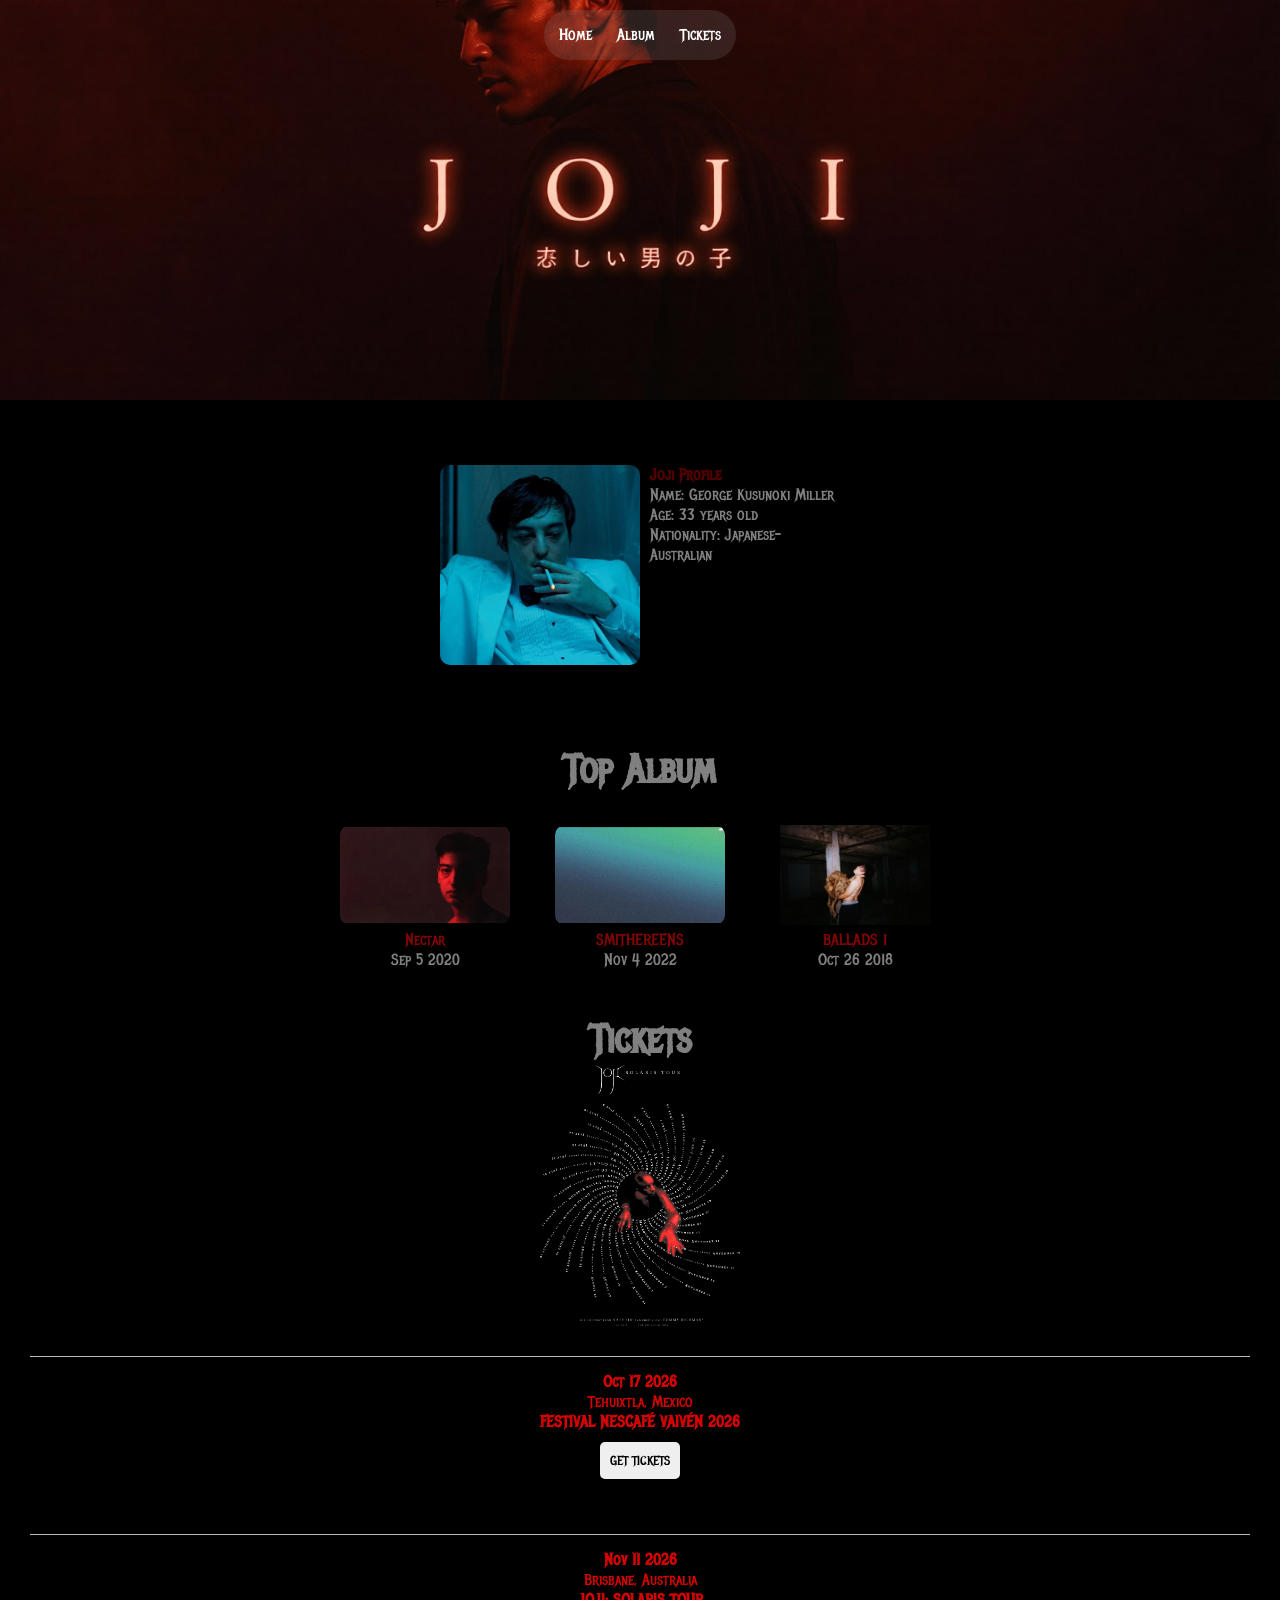
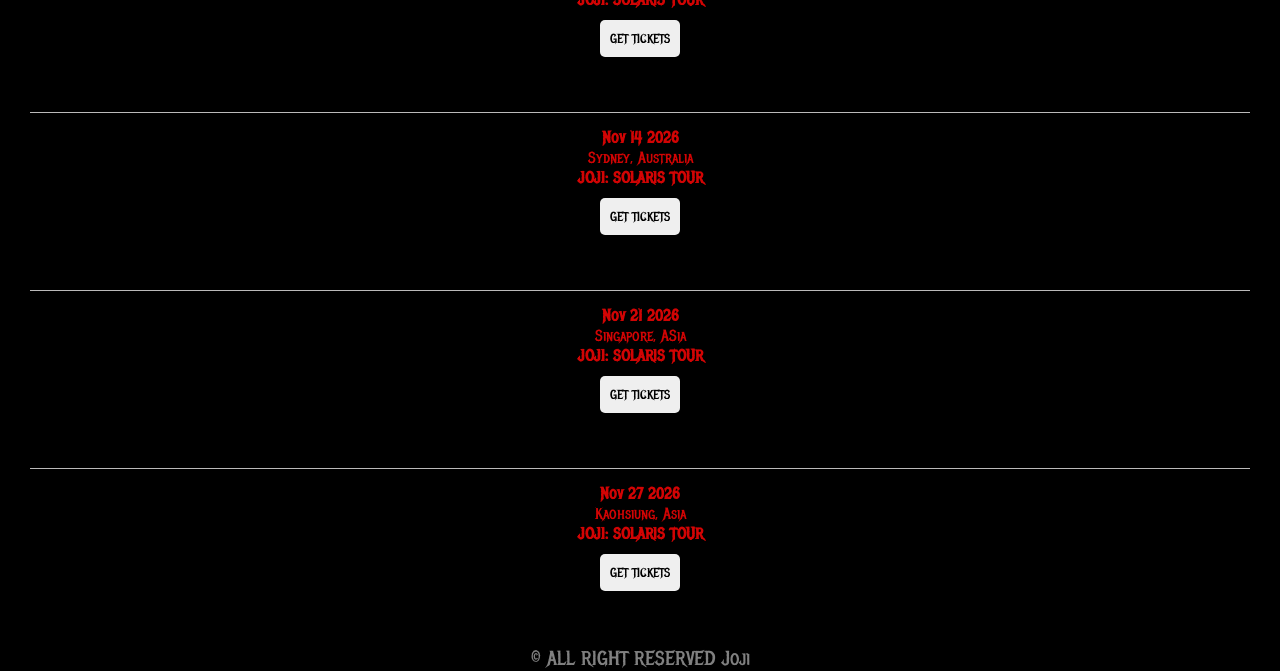
==== index.html @ 4df8acea "Add files via upload" ====
<!DOCTYPE html>
<html lang="en">

<head>
  <meta charset="UTF-8">
  <meta name="viewport" content="width=device-width, initial-scale=1.0">
  <title>Document</title>

  <link rel="stylesheet" href="style.css">

</head>

<body>


  <!-- Banner -->
  <div class="banner">
    <div class="top">
      <div class="nav">
        <a href="#Home">Home</a>
        <a href="#Album">Album</a>
        <a href="#Tickets">Tickets</a>
      </div>


    </div>


    <div class="bottom">
      <h4></h4>
    </div>

  </div>
  <!-- Navigation -->

  <!-- Intro -->
  <div id="Intro">
    <img src="/♡.jpg" alt="">
    <div>
      <h4>Joji Profile</h4>
      <p>Name: George Kusunoki Miller </p>
      <p>Age: 33 years old</p>
      <p>Nationality: Japanese-Australian</p>

    </div>
  </div>

  <!-- Album -->
  <div id="Album">
    <h4 class="section-title">Top Album</h4>
    <div class="albumcontainer">
      <div class="album">
        <img src="/Joji.jpg" alt="">
        <a href="album.html">Nectar</a>
        <p>Sep 5 2020</p>
      </div>

      <div class="album">
        <img src="./SMITHEREENS.jpg" alt="">
        <a href="album2.html">SMITHEREENS</a>
        <p>Nov 4 2022</p>
      </div>

      <div class="album">
        <img src="./balladas1.jpg" alt="">
        <a href="album3.html">BALLADS 1</a>
        <p>Oct 26 2018</p>
      </div>

    </div>

  </div>

  <!-- Tickets -->
  <div id="Tickets">
    <h4 class="section-title">Tickets</h4>
    <img src="./ticket.png" alt="">
    <div class="ticketcard">
      <h4>Oct 17 2026</h4>
      <p>Tehuixtla, Mexico</p>
      <h4>FESTIVAL NESCAFÉ VAIVÉN 2026</h4>
      <button>GET TICKETS</button>
    </div>

    <div class="ticketcard">
      <h4>Nov 11 2026</h4>
      <p>Brisbane, Australia</p>
      <h4>JOJI: SOLARIS TOUR</h4>
      <button>GET TICKETS</button>
    </div>

    <div class="ticketcard">
      <h4>Nov 14 2026</h4>
      <p>Sydney, Australia</p>
      <h4>JOJI: SOLARIS TOUR</h4>
      <button>GET TICKETS</button>
    </div>

    <div class="ticketcard">
      <h4>Nov 21 2026</h4>
      <p>Singapore, ASia</p>
      <h4>JOJI: SOLARIS TOUR</h4>
      <button>GET TICKETS</button>
    </div>

    <div class="ticketcard">
      <h4>Nov 27 2026</h4>
      <p>Kaohsiung, Asia</p>
      <h4>JOJI: SOLARIS TOUR</h4>
      <button>GET TICKETS</button>
    </div>

  </div>

  <!-- Footer -->
  <div class="footer">
    &copy; ALL RIGHT RESERVED Joji
  </div>

</body>

</html>
---- style.css ----
@import url('https://fonts.googleapis.com/css2?family=Metal+Mania&display=swap');

*{
    margin: 0;
    padding: 0;
    box-sizing: border-box;
    font-family: 'Metal Mania', 'Lucida Sans Unicode', 'Lucida Grande', 'Lucida Sans', Arial, sans-serif;
}

body{
    background-color: black;
    color: grey;
}

.banner{
    /* padding: 15px; */
    height: 400px;
    background-image: url(./imgupscaler-enhanced.jpg);
     background-position: center;
    background-size: cover;
    display: flex;
    flex-direction: column;
    justify-content: space-between;

}

.album1 {
    background-image: url("./Gemini_Generated_Image_iyu492iyu492iyu4.jpg");
}

.album2 {
    background-image: url("./SMITHEREENS.jpg");
}

.album3{
    background-image: url("./Unknown-4.jpg");
}



.top {
    padding: 10px;
    /* background-color: red; */

    display: flex;
    justify-content: center;


}

.bottom {
    padding: 10px;
    /* background-color: blue; */
    height: 150px;
    color: white;
}

.bottom h4{
    font-size: 50px;
    color: rgb(120, 11, 11);
    text-shadow: 5px 5px 2px rgb(235, 84, 84);
}

.bottom h4.titlebottom{
    color: rgb(59, 222, 222);
}

.bottom h4.classbottom{
    color: rgb(91, 72, 57);
}


.nav{ 
    padding: 10px;
    display: flex;
    justify-content: center;
    gap: 15px;
    background-color: rgba(128, 128, 128, 0.2);
    border-radius: 30px;
}



.nav a{
    padding: 5px;
    text-decoration: none ;
    color: white;
    border-radius: 5px;
    transition: all 0.5s;
}

.nav a:hover {
    color: rgb(117, 9, 9);
    transform: scale(1.9);
}



#Intro img{
    width: 200px;
    object-fit: cover;
    border-radius: 10px;
}

#Intro{
    padding: 50px;
    display: flex;
    gap: 10px;
    width: 500px;
    margin: 15px auto ;


}

#Intro h4{
   color: rgb(79, 0, 0);
}

#Album{
    padding: 15px;
}

.albumcontainer{
    padding: 15px;
    /* background-color: rgb(70, 3, 3); */
    display: flex;
    gap: 15px;
    flex-wrap: wrap;
    justify-content: center;
}

.album{
    padding: 15px;
    /* background-color: white; */
    text-align: center;
    width: 200px;
    border-radius: 15px;
    transition: all 0.5s;
    
}

.album:hover{
    transform: scale(1.2);
}

.album img{
    width: 100%;
    height: 100px;
    object-fit: contain;
    border-radius: 10px;
}

.album a{
    color: rgb(131, 5, 5);
    text-decoration: none;

}

.album a:hover{
    text-decoration: underline;
}

.section-title{
    text-align: center;
    font-size: 40px;
}

#Tickets img{
    width: 200px;
    height: auto;
    display: block;
    margin: auto;
}

.ticketcard {
    margin: 30px;
    color: rgb(210, 4, 4);
    text-align: center;
    padding: 15px;
    border-top: 0.5px solid rgb(187, 186, 186);
}

.ticketcard button{
    padding: 10px;
    border-radius: 5px;
    border: none;
    margin: 10px;
}

.ticketcard:hover{
    background-color: rgba(128, 128, 128, 0.2);
}

.footer{
    text-align: center;
    font-size: 20px;
    margin-top: 20px;
}

.song-card{
    /* padding: 15px; */
    /* background-color: antiquewhite; */
    width: 400px;
    height: 120px;

    display: flex;
    gap: 10px;
    transition: all 0.5s;
}

.song-card:hover{
    transform: scale(1.2);
}

.song-image{
    /* padding: 15px; */
    width: 40%;
}

.song-info{
    padding: 15px;
    /* background-color: blueviolet; */
    width: 60%;
}

.song-image img{
    width: 150px;
    height: 100%;
    display: block;
    object-fit: contain;

    
}

.songcontainer{
    display: flex;
    flex-direction: column;
    gap: 100px;
    justify-content: center;
    align-items: center;
    padding: 20px;
}




.song-image img {
    /* border: 1px solid; */
    object-fit: cover;
    width: 150px;
    height: 150px;

}
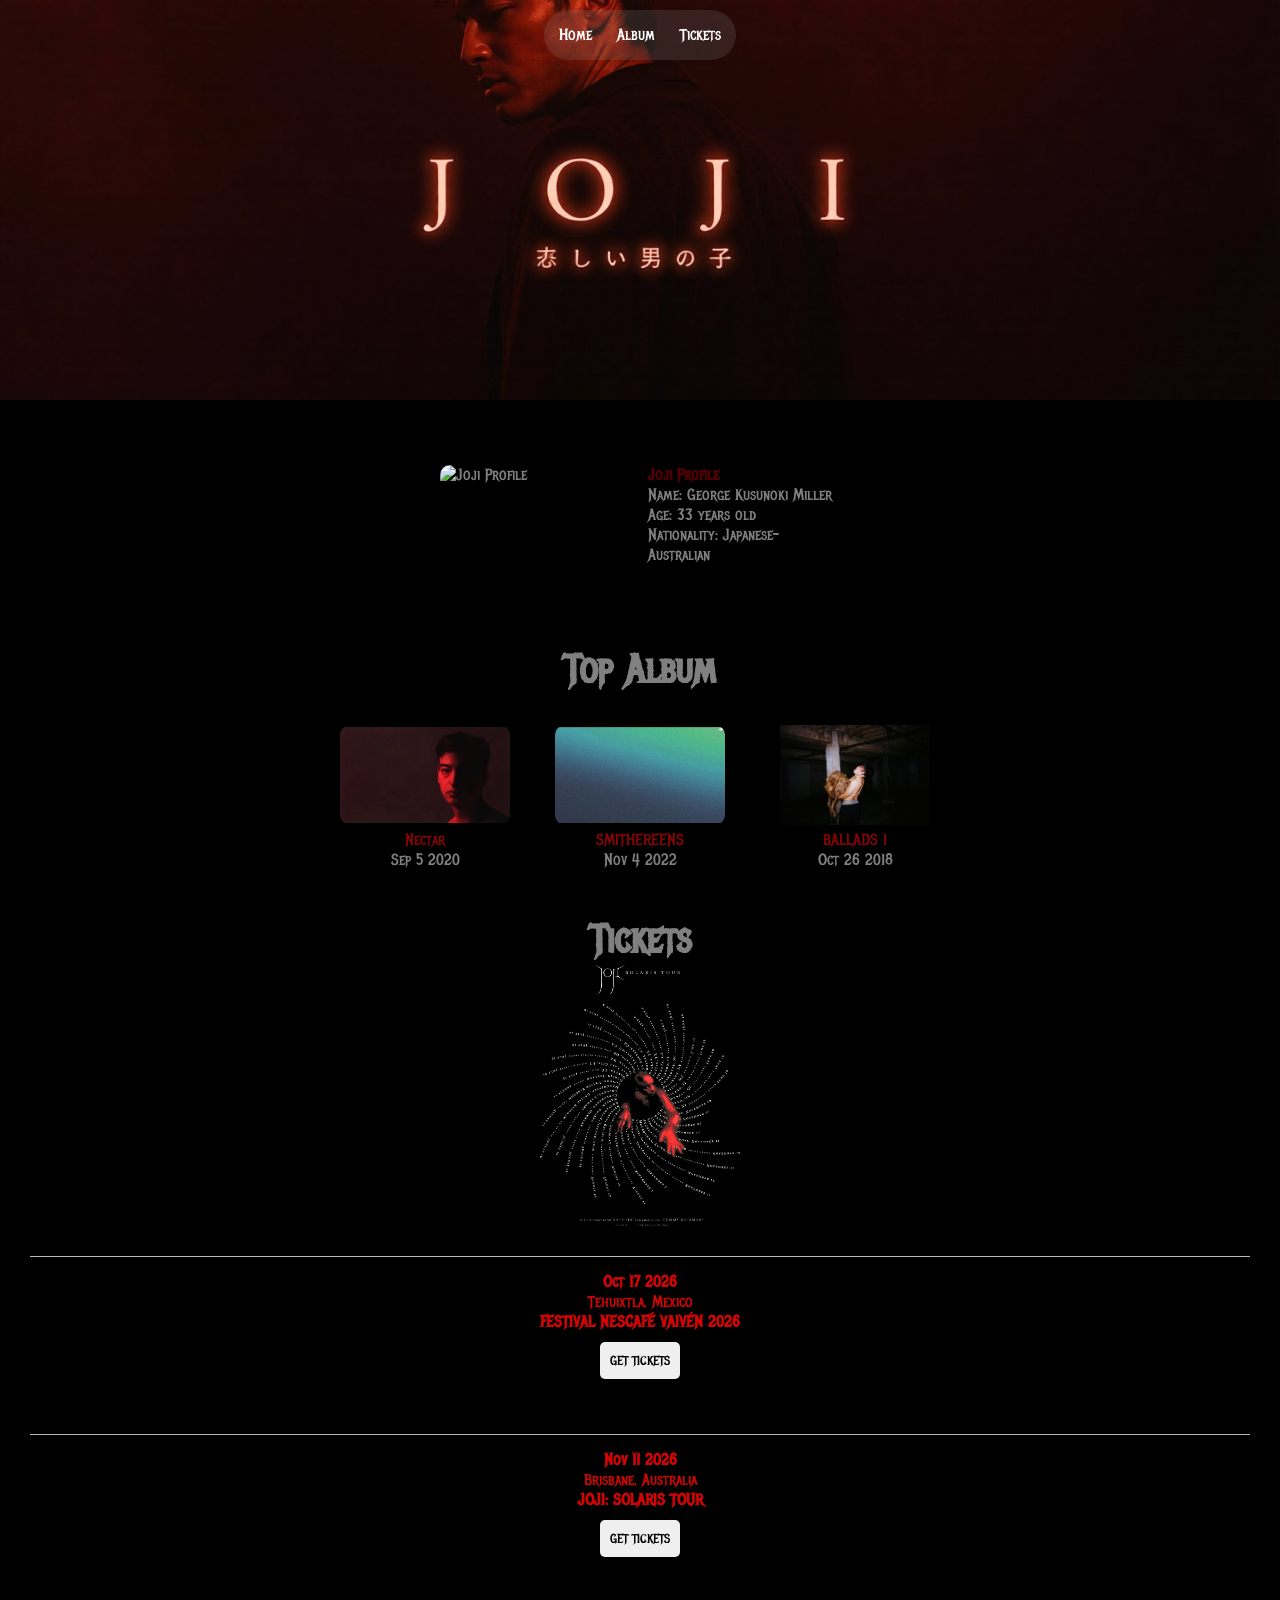
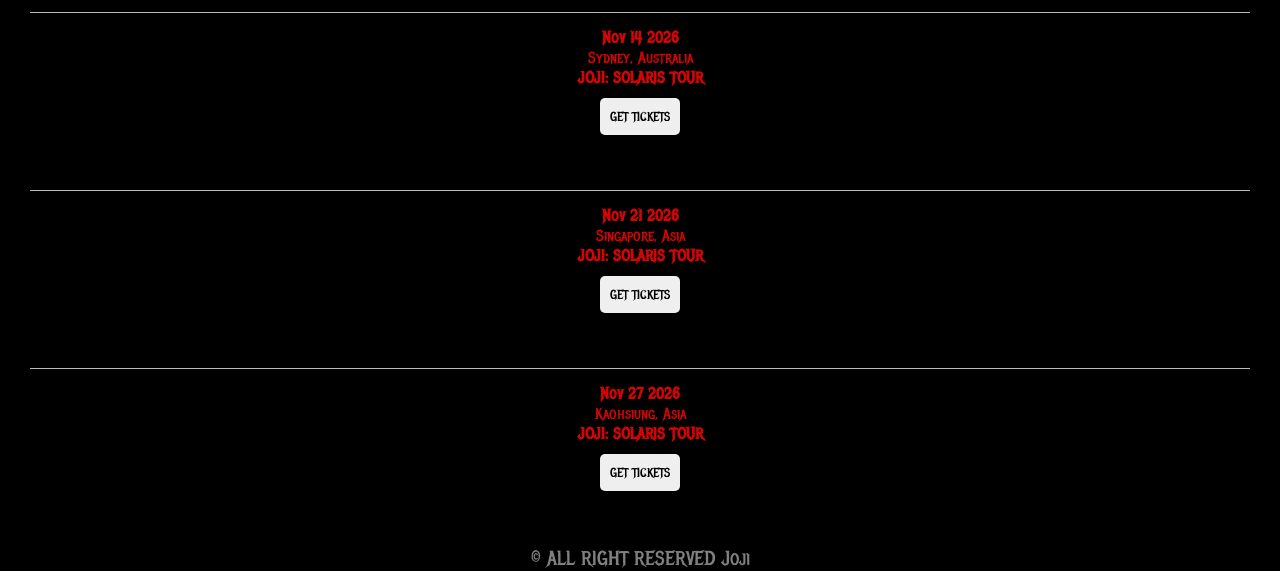
==== commit ea46e264: "Add files via upload" ====
--- a/index.html
+++ b/index.html
@@ -35,7 +35,7 @@
 
   <!-- Intro -->
   <div id="Intro">
-    <img src="/♡.jpg" alt="">
+    <img src="./heart.jpg" alt="Joji Profile">
     <div>
       <h4>Joji Profile</h4>
       <p>Name: George Kusunoki Miller </p>
@@ -50,19 +50,19 @@
     <h4 class="section-title">Top Album</h4>
     <div class="albumcontainer">
       <div class="album">
-        <img src="/Joji.jpg" alt="">
+        <img src="./Joji.jpg" alt="Nectar">
         <a href="album.html">Nectar</a>
         <p>Sep 5 2020</p>
       </div>
 
       <div class="album">
-        <img src="./SMITHEREENS.jpg" alt="">
+        <img src="./SMITHEREENS.jpg" alt="SMITHEREENS">
         <a href="album2.html">SMITHEREENS</a>
         <p>Nov 4 2022</p>
       </div>
 
       <div class="album">
-        <img src="./balladas1.jpg" alt="">
+        <img src="./balladas1.jpg" alt="BALLADS 1">
         <a href="album3.html">BALLADS 1</a>
         <p>Oct 26 2018</p>
       </div>
@@ -74,7 +74,7 @@
   <!-- Tickets -->
   <div id="Tickets">
     <h4 class="section-title">Tickets</h4>
-    <img src="./ticket.png" alt="">
+    <img src="./ticket.png" alt="Ticket Banner">
     <div class="ticketcard">
       <h4>Oct 17 2026</h4>
       <p>Tehuixtla, Mexico</p>
@@ -98,7 +98,7 @@
 
     <div class="ticketcard">
       <h4>Nov 21 2026</h4>
-      <p>Singapore, ASia</p>
+      <p>Singapore, Asia</p>
       <h4>JOJI: SOLARIS TOUR</h4>
       <button>GET TICKETS</button>
     </div>
